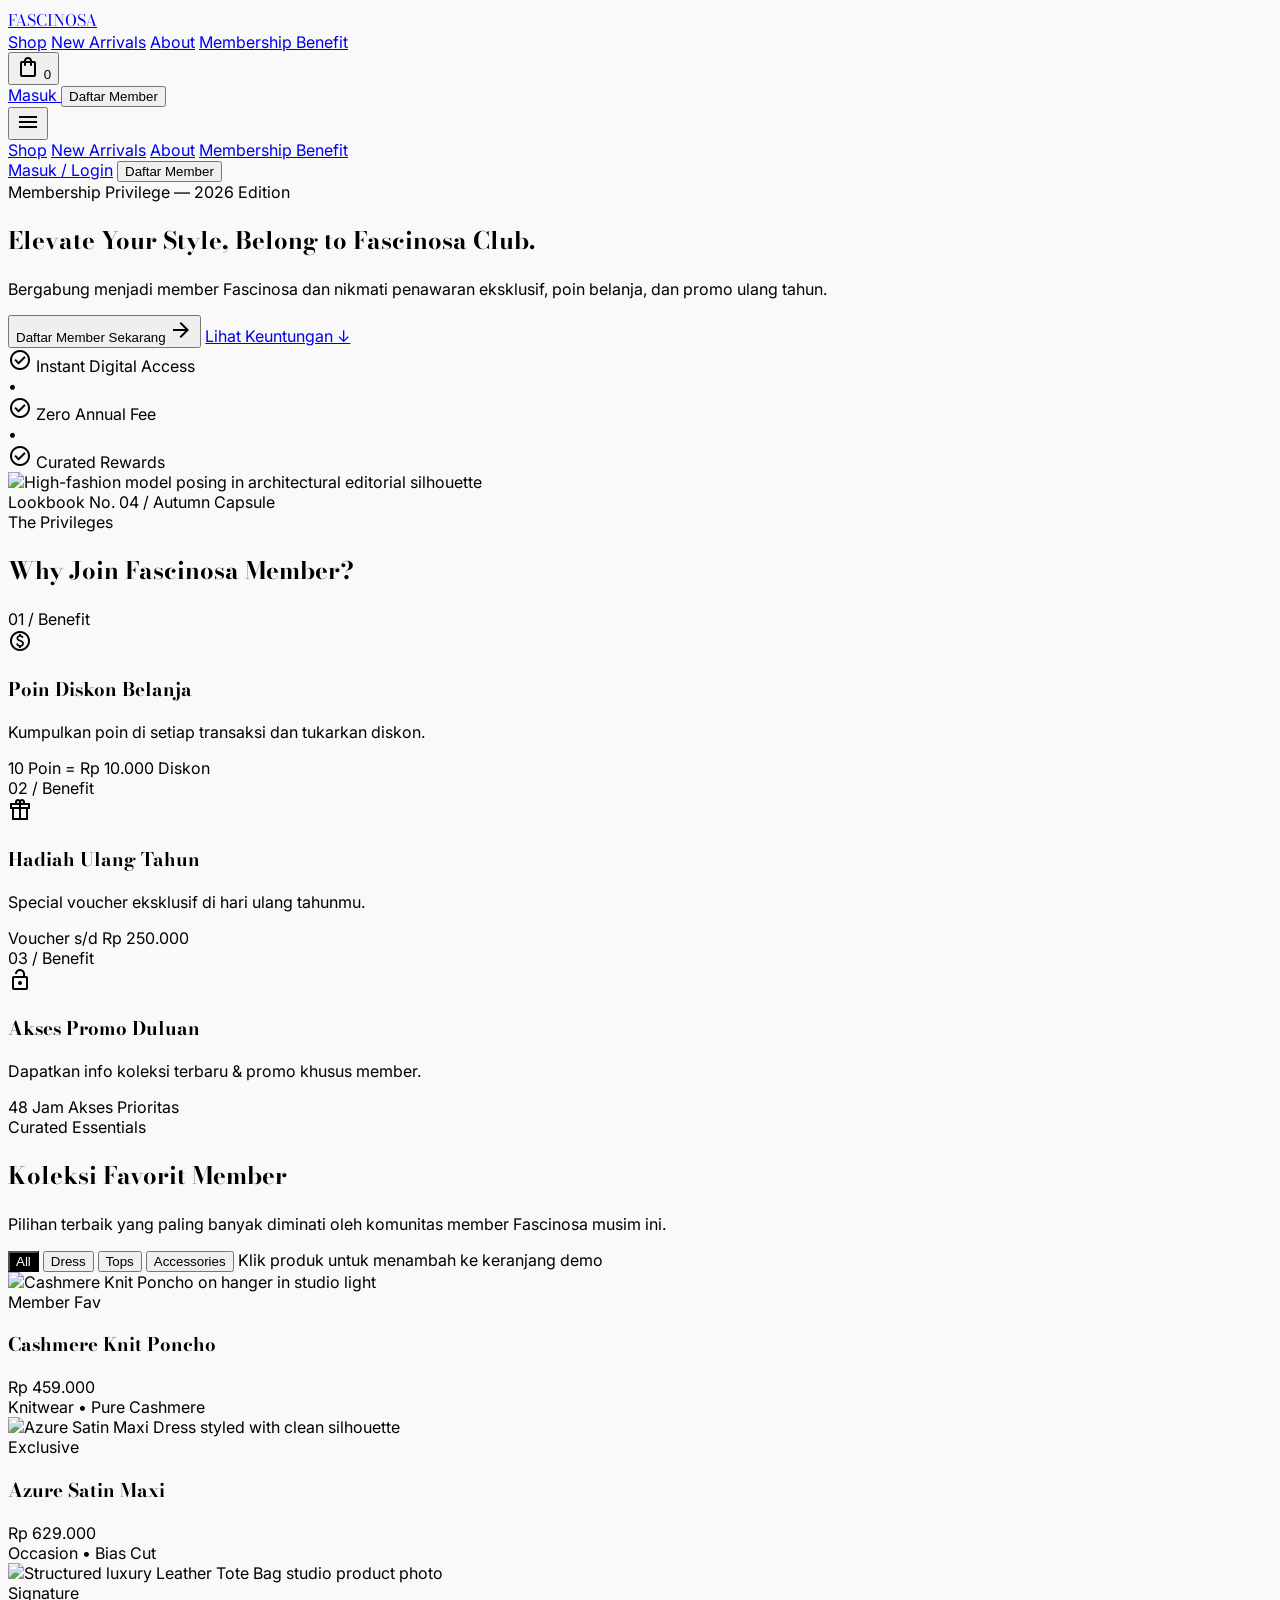
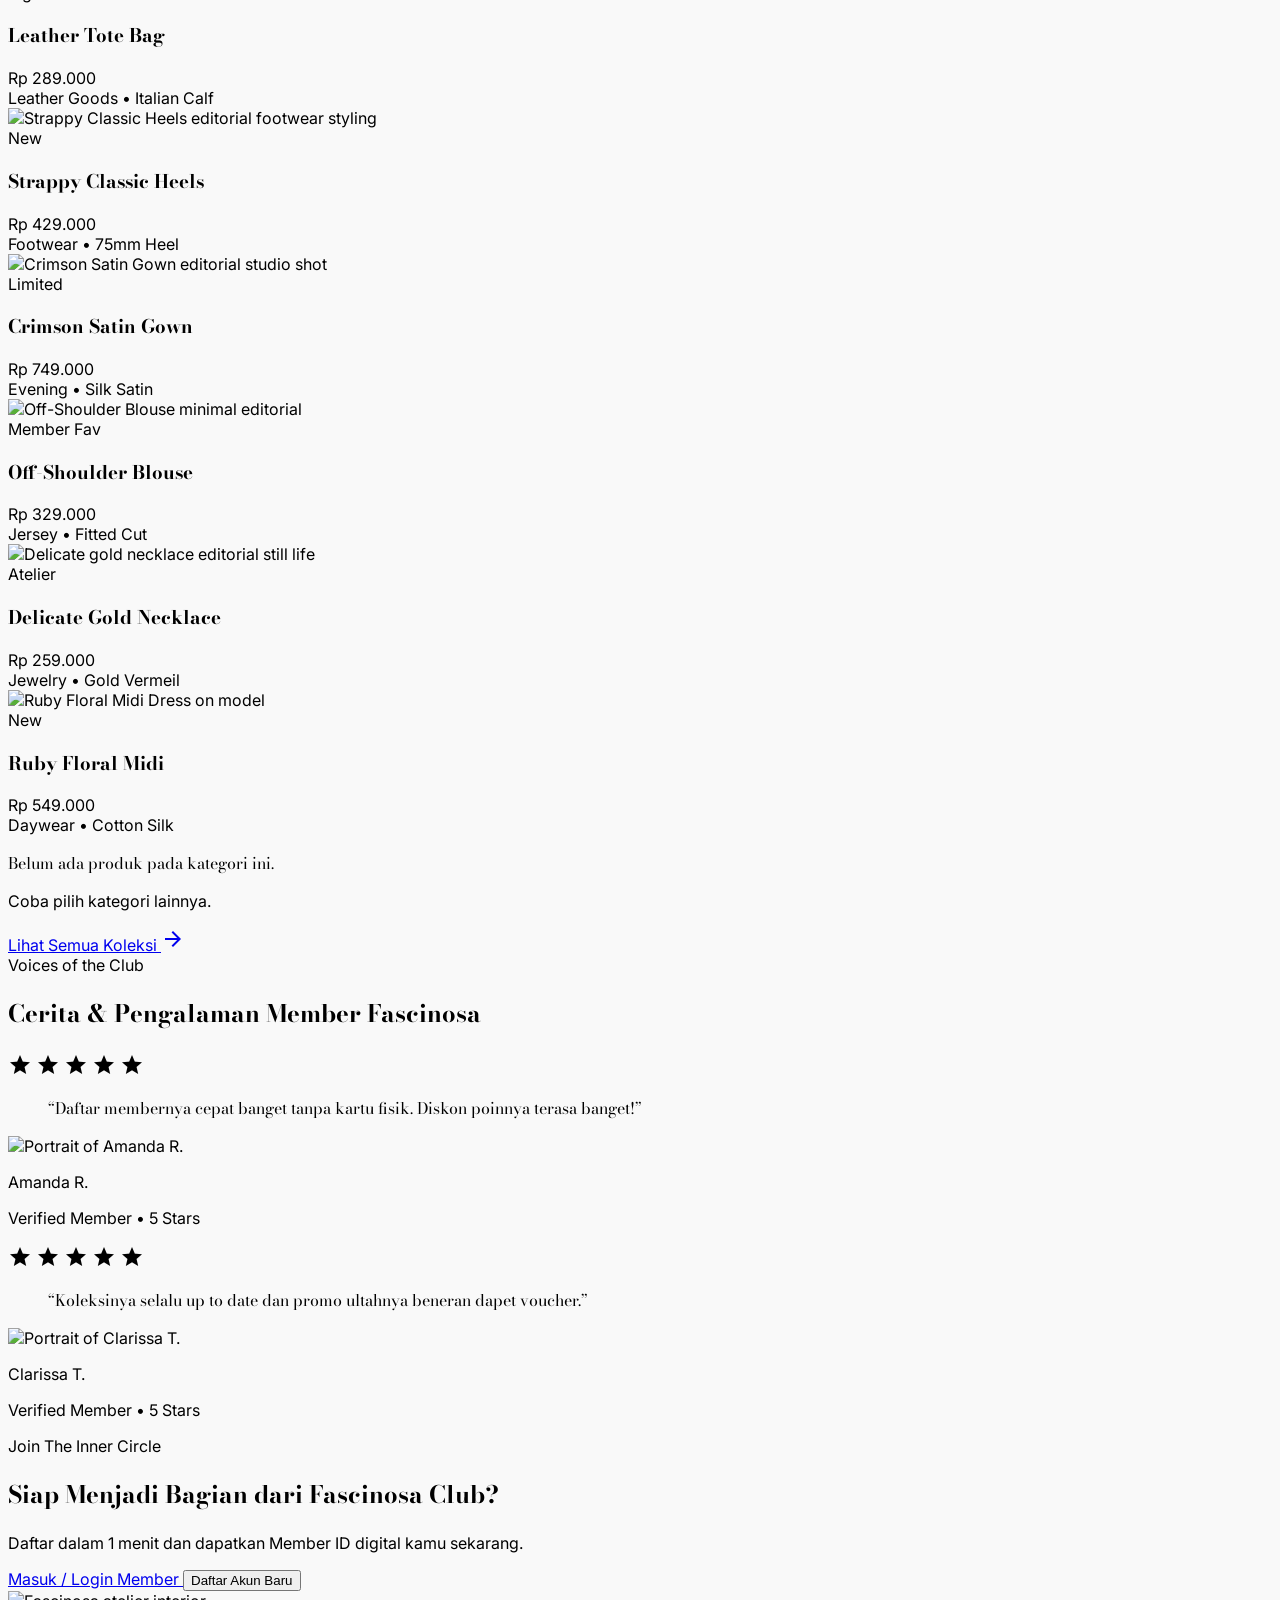
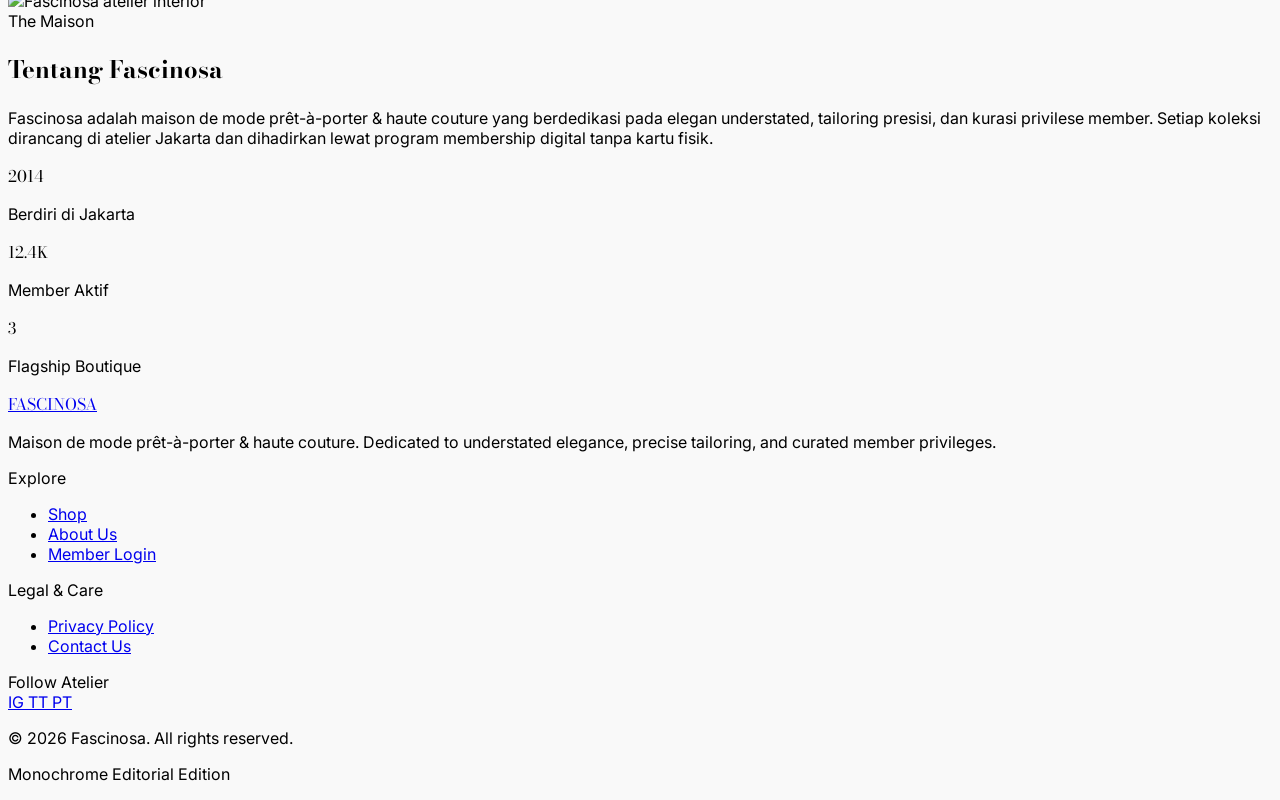
==== index.html @ 217c2e9f "first commit" ====
<!DOCTYPE html>
<html lang="id">
<head>
  <meta charset="utf-8" />
  <meta name="viewport" content="width=device-width, initial-scale=1.0" />
  <title>FASCINOSA — Haute Édition &amp; Membership</title>
  <meta name="description" content="Fascinosa — Maison de mode prêt-à-porter & haute couture. Bergabung menjadi member dan nikmati penawaran eksklusif, poin belanja, dan promo ulang tahun." />

  <link rel="preconnect" href="https://fonts.googleapis.com" />
  <link rel="preconnect" href="https://fonts.gstatic.com" crossorigin />
  <link href="https://fonts.googleapis.com/css2?family=Bodoni+Moda:ital,opsz,wght@0,6..96,400..800;1,6..96,400..700&family=Inter:wght@300;400;500;600&display=swap" rel="stylesheet" />
  <link href="https://fonts.googleapis.com/css2?family=Material+Symbols+Outlined:opsz,wght,FILL,GRAD@24,100..700,0..1,0" rel="stylesheet" />

  <script src="https://cdn.tailwindcss.com"></script>
  <script>
    tailwind.config = {
      theme: {
        extend: {
          colors: {
            brand: {
              black: '#000000',
              offwhite: '#F9F9F9',
              white: '#FFFFFF',
              surface: '#F4F4F4',
              border: '#E5E5E5',
              muted: '#737373',
              darkgray: '#171717'
            }
          },
          fontFamily: {
            serif: ['"Bodoni Moda"', 'serif'],
            sans: ['Inter', 'sans-serif']
          }
        }
      }
    }
  </script>
  <link rel="stylesheet" href="assets/css/custom.css" />
  <script>
    // Set state navbar sebelum render (muncul tanpa flicker)
    try {
      if (localStorage.getItem('isLoggedIn') === 'true' && localStorage.getItem('fascinosa_session')) {
        document.documentElement.classList.add('is-member');
      }
    } catch (e) { /* localStorage tidak tersedia */ }
  </script>
</head>

<body class="bg-[#F9F9F9] text-black" data-page="index">

  <!-- 1. NAVIGATION HEADER -->
  <header class="sticky top-0 z-50 bg-[#F9F9F9]/95 backdrop-blur-md border-b border-[#E5E5E5]">
    <div class="max-w-[1440px] mx-auto px-4 sm:px-6 md:px-12 h-20 flex items-center justify-between">
      <!-- Left: Logo -->
      <a href="index.html" class="font-editorial text-2xl md:text-3xl tracking-[0.22em] uppercase font-medium hover:opacity-80 transition-opacity">
        FASCINOSA
      </a>

      <!-- Center Links -->
      <nav class="hidden md:flex items-center gap-10">
        <a href="#shop" class="text-[12px] uppercase tracking-[0.18em] font-medium text-black/70 hover:text-black transition-colors">Shop</a>
        <a href="#new-arrivals" class="text-[12px] uppercase tracking-[0.18em] font-medium text-black/70 hover:text-black transition-colors">New Arrivals</a>
        <a href="#about" class="text-[12px] uppercase tracking-[0.18em] font-medium text-black/70 hover:text-black transition-colors">About</a>
        <a href="#privileges" class="text-[12px] uppercase tracking-[0.18em] font-medium text-black/70 hover:text-black transition-colors">Membership Benefit</a>
      </nav>

      <!-- Right: Actions -->
      <div class="flex items-center gap-3 sm:gap-4 md:gap-6">
        <button id="cartBtn" aria-label="Shopping Cart" class="relative text-black hover:opacity-70 transition-opacity p-1">
          <span class="material-symbols-outlined text-[23px]">shopping_bag</span>
          <span data-bind="cart-count" class="absolute -top-1 -right-1 w-4 h-4 bg-black text-white text-[9px] font-medium rounded-full flex items-center justify-center">0</span>
        </button>

        <!-- Jika BELUM login -->
        <div data-auth-visible="guest" class="flex items-center gap-3 md:gap-4">
          <a href="login.html" class="inline-flex items-center justify-center border border-black text-black text-[11px] uppercase tracking-[0.2em] font-medium px-3.5 py-2.5 sm:px-5 sm:py-3 hover:bg-black hover:text-white transition-all">
            Masuk
          </a>
          <button data-open-register class="hidden sm:inline-flex items-center justify-center bg-black text-white text-[11px] uppercase tracking-[0.2em] font-medium px-6 py-3 hover:bg-[#1f1f1f] transition-all">
            Daftar Member
          </button>
        </div>

        <!-- Jika SUDAH login -->
        <a data-auth-visible="member" href="member.html" class="hidden items-center gap-3 bg-black text-white text-[11px] uppercase tracking-[0.2em] font-medium px-3.5 py-2.5 sm:px-5 sm:py-3 hover:bg-[#1f1f1f] transition-all">
          <span>Member Area (<span data-bind="member-id">MB-001234</span>)</span>
          <span class="material-symbols-outlined text-[16px]">arrow_forward</span>
        </a>

        <!-- Mobile menu toggle -->
        <button id="mobileMenuBtn" aria-label="Buka menu" class="md:hidden p-1 text-black">
          <span class="material-symbols-outlined text-[26px]">menu</span>
        </button>
      </div>
    </div>

    <!-- Mobile Menu -->
    <div id="mobileMenu" class="hidden md:hidden border-t border-[#E5E5E5] bg-[#F9F9F9] px-6 py-5">
      <nav class="flex flex-col gap-4">
        <a href="#shop" class="text-[12px] uppercase tracking-[0.18em] font-medium text-black/70">Shop</a>
        <a href="#new-arrivals" class="text-[12px] uppercase tracking-[0.18em] font-medium text-black/70">New Arrivals</a>
        <a href="#about" class="text-[12px] uppercase tracking-[0.18em] font-medium text-black/70">About</a>
        <a href="#privileges" class="text-[12px] uppercase tracking-[0.18em] font-medium text-black/70">Membership Benefit</a>
        <div data-auth-visible="guest" class="flex flex-col gap-3 pt-3 border-t border-[#E5E5E5]">
          <a href="login.html" class="inline-flex items-center justify-center border border-black text-black text-[11px] uppercase tracking-[0.2em] font-medium px-6 py-3">Masuk / Login</a>
          <button data-open-register class="inline-flex items-center justify-center bg-black text-white text-[11px] uppercase tracking-[0.2em] font-medium px-6 py-3">Daftar Member</button>
        </div>
        <a data-auth-visible="member" href="member.html" class="hidden mt-3 inline-flex items-center justify-center bg-black text-white text-[11px] uppercase tracking-[0.2em] font-medium px-6 py-3">
          Member Area (<span data-bind="member-id">MB-001234</span>)
        </a>
      </nav>
    </div>
  </header>

  <main class="w-full">
    <!-- 2. HERO SECTION -->
    <section class="max-w-[1440px] mx-auto px-6 md:px-12 py-12 md:py-20 border-b border-[#E5E5E5]">
      <div class="grid grid-cols-1 lg:grid-cols-12 gap-12 lg:gap-16 items-center">
        <!-- Left Side: Copy & CTA -->
        <div class="lg:col-span-6 flex flex-col justify-center pr-0 lg:pr-6">
          <div class="flex items-center gap-3 mb-6">
            <span class="w-2 h-2 bg-black"></span>
            <span class="text-[11px] uppercase tracking-[0.28em] text-[#737373] font-medium">
              Membership Privilege — 2026 Edition
            </span>
          </div>
          <h1 class="font-editorial text-4xl sm:text-5xl lg:text-[62px] leading-[1.08] tracking-[-0.01em] font-normal mb-8">
            Elevate Your Style, Belong to Fascinosa Club.
          </h1>
          <p class="text-base md:text-lg text-[#525252] font-light leading-relaxed max-w-xl mb-10">
            Bergabung menjadi member Fascinosa dan nikmati penawaran eksklusif, poin belanja, dan promo ulang tahun.
          </p>

          <div class="flex flex-col sm:flex-row items-stretch sm:items-center gap-4 mb-10">
            <!-- CTA untuk tamu -->
            <button data-auth-visible="guest" data-open-register class="inline-flex items-center justify-center gap-4 bg-black text-white text-[12px] uppercase tracking-[0.22em] font-medium px-9 py-4 hover:bg-[#262626] transition-all group">
              <span>Daftar Member Sekarang</span>
              <span class="material-symbols-outlined text-[18px] group-hover:translate-x-1 transition-transform">arrow_forward</span>
            </button>
            <!-- CTA untuk member -->
            <a data-auth-visible="member" href="member.html" class="hidden inline-flex items-center justify-center gap-4 bg-black text-white text-[12px] uppercase tracking-[0.22em] font-medium px-9 py-4 hover:bg-[#262626] transition-all group">
              <span>Buka Member Area</span>
              <span class="material-symbols-outlined text-[18px] group-hover:translate-x-1 transition-transform">arrow_forward</span>
            </a>
            <a href="#privileges" class="inline-flex items-center justify-center text-[12px] uppercase tracking-[0.18em] text-black hover:text-[#737373] py-4 px-2 transition-colors">
              Lihat Keuntungan ↓
            </a>
          </div>

          <div class="pt-6 border-t border-[#E5E5E5] flex flex-wrap items-center gap-x-6 gap-y-2 text-[11px] uppercase tracking-[0.16em] text-[#737373]">
            <div class="flex items-center gap-2">
              <span class="material-symbols-outlined text-[16px] text-black">check_circle</span>
              <span>Instant Digital Access</span>
            </div>
            <span>•</span>
            <div class="flex items-center gap-2">
              <span class="material-symbols-outlined text-[16px] text-black">check_circle</span>
              <span>Zero Annual Fee</span>
            </div>
            <span>•</span>
            <div class="flex items-center gap-2">
              <span class="material-symbols-outlined text-[16px] text-black">check_circle</span>
              <span>Curated Rewards</span>
            </div>
          </div>
        </div>

        <!-- Right Side: High quality fashion model image -->
        <div class="lg:col-span-6">
          <div class="relative w-full aspect-[3/4] overflow-hidden bg-[#ECECEC] border border-[#E5E5E5] group shadow-sm">
            <img
              alt="High-fashion model posing in architectural editorial silhouette"
              class="w-full h-full object-cover object-center editorial-img"
              loading="eager"
              src="https://images.unsplash.com/photo-1539109136881-3be0616acf4b?w=1000&q=80&auto=format&fit=crop"
              onerror="this.onerror=null;this.src='https://www.gstatic.com/labs-code/stitch/stitch-placeholder-300x300.svg';" />
            <div class="absolute bottom-4 left-4 bg-white/95 backdrop-blur-sm px-4 py-2 border border-[#E5E5E5]">
              <span class="text-[10px] uppercase tracking-[0.22em] text-black font-medium">Lookbook No. 04 / Autumn Capsule</span>
            </div>
          </div>
        </div>
      </div>
    </section>

    <!-- 3. WHY JOIN FASCINOSA MEMBER? -->
    <section class="max-w-[1440px] mx-auto px-6 md:px-12 py-20 border-b border-[#E5E5E5]" id="privileges">
      <div class="text-center max-w-2xl mx-auto mb-16">
        <span class="text-[11px] uppercase tracking-[0.3em] text-[#737373] font-medium block mb-3">The Privileges</span>
        <h2 class="font-editorial text-3xl sm:text-4xl lg:text-[42px] leading-tight font-normal">Why Join Fascinosa Member?</h2>
        <div class="w-12 h-[1px] bg-black mx-auto mt-5"></div>
      </div>

      <div class="grid grid-cols-1 md:grid-cols-3 border border-[#E5E5E5] bg-white divide-y md:divide-y-0 md:divide-x divide-[#E5E5E5]">
        <!-- Card 1 -->
        <div class="p-8 lg:p-12 flex flex-col justify-between hover:bg-[#F9F9F9] transition-colors">
          <div>
            <div class="flex items-center justify-between mb-8">
              <span class="text-[11px] uppercase tracking-[0.2em] text-[#737373]">01 / Benefit</span>
              <div class="w-12 h-12 rounded-full border border-[#E5E5E5] flex items-center justify-center bg-white shadow-sm">
                <span class="material-symbols-outlined text-[22px] text-black">monetization_on</span>
              </div>
            </div>
            <h3 class="font-editorial text-2xl font-normal mb-3 text-black">Poin Diskon Belanja</h3>
            <p class="text-[14px] text-[#525252] leading-relaxed font-light mb-8">Kumpulkan poin di setiap transaksi dan tukarkan diskon.</p>
          </div>
          <div>
            <span class="inline-block bg-[#F4F4F4] border border-[#E5E5E5] px-3.5 py-1.5 text-[11px] uppercase tracking-[0.16em] text-black font-medium">10 Poin = Rp 10.000 Diskon</span>
          </div>
        </div>

        <!-- Card 2 -->
        <div class="p-8 lg:p-12 flex flex-col justify-between hover:bg-[#F9F9F9] transition-colors">
          <div>
            <div class="flex items-center justify-between mb-8">
              <span class="text-[11px] uppercase tracking-[0.2em] text-[#737373]">02 / Benefit</span>
              <div class="w-12 h-12 rounded-full border border-[#E5E5E5] flex items-center justify-center bg-white shadow-sm">
                <span class="material-symbols-outlined text-[22px] text-black">featured_seasonal_and_gifts</span>
              </div>
            </div>
            <h3 class="font-editorial text-2xl font-normal mb-3 text-black">Hadiah Ulang Tahun</h3>
            <p class="text-[14px] text-[#525252] leading-relaxed font-light mb-8">Special voucher eksklusif di hari ulang tahunmu.</p>
          </div>
          <div>
            <span class="inline-block bg-[#F4F4F4] border border-[#E5E5E5] px-3.5 py-1.5 text-[11px] uppercase tracking-[0.16em] text-black font-medium">Voucher s/d Rp 250.000</span>
          </div>
        </div>

        <!-- Card 3 -->
        <div class="p-8 lg:p-12 flex flex-col justify-between hover:bg-[#F9F9F9] transition-colors">
          <div>
            <div class="flex items-center justify-between mb-8">
              <span class="text-[11px] uppercase tracking-[0.2em] text-[#737373]">03 / Benefit</span>
              <div class="w-12 h-12 rounded-full border border-[#E5E5E5] flex items-center justify-center bg-white shadow-sm">
                <span class="material-symbols-outlined text-[22px] text-black">lock_open</span>
              </div>
            </div>
            <h3 class="font-editorial text-2xl font-normal mb-3 text-black">Akses Promo Duluan</h3>
            <p class="text-[14px] text-[#525252] leading-relaxed font-light mb-8">Dapatkan info koleksi terbaru &amp; promo khusus member.</p>
          </div>
          <div>
            <span class="inline-block bg-[#F4F4F4] border border-[#E5E5E5] px-3.5 py-1.5 text-[11px] uppercase tracking-[0.16em] text-black font-medium">48 Jam Akses Prioritas</span>
          </div>
        </div>
      </div>
    </section>

    <!-- 4. KOLEKSI FAVORIT MEMBER (dengan filter tab) -->
    <section class="max-w-[1440px] mx-auto px-6 md:px-12 py-20 border-b border-[#E5E5E5]" id="shop">
      <div class="flex flex-col md:flex-row md:items-end justify-between mb-8 gap-6">
        <div>
          <span class="text-[11px] uppercase tracking-[0.3em] text-[#737373] font-medium block mb-2">Curated Essentials</span>
          <h2 class="font-editorial text-3xl sm:text-4xl lg:text-[42px] font-normal leading-tight">Koleksi Favorit Member</h2>
        </div>
        <p class="text-[14px] text-[#525252] max-w-md font-light leading-relaxed">
          Pilihan terbaik yang paling banyak diminati oleh komunitas member Fascinosa musim ini.
        </p>
      </div>

      <!-- Filter Tabs -->
      <div id="filterTabs" class="flex flex-wrap items-center gap-3 mb-10">
        <button data-filter="all" class="filter-tab is-active border border-black px-5 py-2.5 text-[11px] uppercase tracking-[0.18em] font-medium">All</button>
        <button data-filter="dress" class="filter-tab border border-[#E5E5E5] px-5 py-2.5 text-[11px] uppercase tracking-[0.18em] font-medium text-black/70 hover:border-black hover:text-black transition-colors">Dress</button>
        <button data-filter="tops" class="filter-tab border border-[#E5E5E5] px-5 py-2.5 text-[11px] uppercase tracking-[0.18em] font-medium text-black/70 hover:border-black hover:text-black transition-colors">Tops</button>
        <button data-filter="accessories" class="filter-tab border border-[#E5E5E5] px-5 py-2.5 text-[11px] uppercase tracking-[0.18em] font-medium text-black/70 hover:border-black hover:text-black transition-colors">Accessories</button>
        <span class="ml-auto text-[11px] uppercase tracking-[0.16em] text-[#737373]">Klik produk untuk menambah ke keranjang demo</span>
      </div>

      <!-- Product Grid -->
      <div class="grid grid-cols-1 sm:grid-cols-2 lg:grid-cols-4 gap-8">
        <!-- Product 1 : Tops -->
        <article class="product-card group flex flex-col cursor-pointer" data-category="tops" data-name="Cashmere Knit Poncho">
          <div class="relative aspect-[3/4] overflow-hidden bg-[#ECECEC] border border-[#E5E5E5] mb-4">
            <img alt="Cashmere Knit Poncho on hanger in studio light" class="w-full h-full object-cover object-center editorial-img" loading="lazy"
              src="https://images.unsplash.com/photo-1434389677669-e08b4cac3105?w=800&q=80&auto=format&fit=crop"
              onerror="this.onerror=null;this.src='https://www.gstatic.com/labs-code/stitch/stitch-placeholder-300x300.svg';" />
            <div class="absolute top-3 left-3 bg-white px-2.5 py-1 border border-[#E5E5E5]">
              <span class="text-[10px] uppercase tracking-[0.2em] font-medium text-black">Member Fav</span>
            </div>
          </div>
          <div class="flex justify-between items-baseline pt-1">
            <h3 class="font-editorial text-lg font-normal text-black group-hover:opacity-70 transition-opacity">Cashmere Knit Poncho</h3>
            <span class="text-[14px] font-medium text-black">Rp 459.000</span>
          </div>
          <span class="text-[11px] uppercase tracking-[0.16em] text-[#737373] mt-1">Knitwear • Pure Cashmere</span>
        </article>

        <!-- Product 2 : Dress -->
        <article class="product-card group flex flex-col cursor-pointer" data-category="dress" data-name="Azure Satin Maxi">
          <div class="relative aspect-[3/4] overflow-hidden bg-[#ECECEC] border border-[#E5E5E5] mb-4">
            <img alt="Azure Satin Maxi Dress styled with clean silhouette" class="w-full h-full object-cover object-center editorial-img" loading="lazy"
              src="https://images.unsplash.com/photo-1539109136881-3be0616acf4b?q=80&w=800"
              onerror="this.onerror=null;this.src='https://www.gstatic.com/labs-code/stitch/stitch-placeholder-300x300.svg';" />
            <div class="absolute top-3 left-3 bg-white px-2.5 py-1 border border-[#E5E5E5]">
              <span class="text-[10px] uppercase tracking-[0.2em] font-medium text-black">Exclusive</span>
            </div>
          </div>
          <div class="flex justify-between items-baseline pt-1">
            <h3 class="font-editorial text-lg font-normal text-black group-hover:opacity-70 transition-opacity">Azure Satin Maxi</h3>
            <span class="text-[14px] font-medium text-black">Rp 629.000</span>
          </div>
          <span class="text-[11px] uppercase tracking-[0.16em] text-[#737373] mt-1">Occasion • Bias Cut</span>
        </article>

        <!-- Product 3 : Accessories -->
        <article class="product-card group flex flex-col cursor-pointer" data-category="accessories" data-name="Leather Tote Bag">
          <div class="relative aspect-[3/4] overflow-hidden bg-[#ECECEC] border border-[#E5E5E5] mb-4">
            <img alt="Structured luxury Leather Tote Bag studio product photo" class="w-full h-full object-cover object-center editorial-img" loading="lazy"
              src="https://images.unsplash.com/photo-1584917865442-de89df76afd3?w=800&q=80&auto=format&fit=crop"
              onerror="this.onerror=null;this.src='https://www.gstatic.com/labs-code/stitch/stitch-placeholder-300x300.svg';" />
            <div class="absolute top-3 left-3 bg-white px-2.5 py-1 border border-[#E5E5E5]">
              <span class="text-[10px] uppercase tracking-[0.2em] font-medium text-black">Signature</span>
            </div>
          </div>
          <div class="flex justify-between items-baseline pt-1">
            <h3 class="font-editorial text-lg font-normal text-black group-hover:opacity-70 transition-opacity">Leather Tote Bag</h3>
            <span class="text-[14px] font-medium text-black">Rp 289.000</span>
          </div>
          <span class="text-[11px] uppercase tracking-[0.16em] text-[#737373] mt-1">Leather Goods • Italian Calf</span>
        </article>

        <!-- Product 4 : Accessories -->
        <article class="product-card group flex flex-col cursor-pointer" data-category="accessories" data-name="Strappy Classic Heels">
          <div class="relative aspect-[3/4] overflow-hidden bg-[#ECECEC] border border-[#E5E5E5] mb-4">
            <img alt="Strappy Classic Heels editorial footwear styling" class="w-full h-full object-cover object-center editorial-img" loading="lazy"
              src="https://images.unsplash.com/photo-1543163521-1bf539c55dd2?w=800&q=80&auto=format&fit=crop"
              onerror="this.onerror=null;this.src='https://www.gstatic.com/labs-code/stitch/stitch-placeholder-300x300.svg';" />
            <div class="absolute top-3 left-3 bg-white px-2.5 py-1 border border-[#E5E5E5]">
              <span class="text-[10px] uppercase tracking-[0.2em] font-medium text-black">New</span>
            </div>
          </div>
          <div class="flex justify-between items-baseline pt-1">
            <h3 class="font-editorial text-lg font-normal text-black group-hover:opacity-70 transition-opacity">Strappy Classic Heels</h3>
            <span class="text-[14px] font-medium text-black">Rp 429.000</span>
          </div>
          <span class="text-[11px] uppercase tracking-[0.16em] text-[#737373] mt-1">Footwear • 75mm Heel</span>
        </article>

        <!-- Product 5 : Dress -->
        <article class="product-card group flex flex-col cursor-pointer" data-category="dress" data-name="Crimson Satin Gown">
          <div class="relative aspect-[3/4] overflow-hidden bg-[#ECECEC] border border-[#E5E5E5] mb-4">
            <img alt="Crimson Satin Gown editorial studio shot" class="w-full h-full object-cover object-center editorial-img" loading="lazy"
              src="https://images.unsplash.com/photo-1595777457583-95e059d581b8?w=800&q=80&auto=format&fit=crop"
              onerror="this.onerror=null;this.src='https://www.gstatic.com/labs-code/stitch/stitch-placeholder-300x300.svg';" />
            <div class="absolute top-3 left-3 bg-white px-2.5 py-1 border border-[#E5E5E5]">
              <span class="text-[10px] uppercase tracking-[0.2em] font-medium text-black">Limited</span>
            </div>
          </div>
          <div class="flex justify-between items-baseline pt-1">
            <h3 class="font-editorial text-lg font-normal text-black group-hover:opacity-70 transition-opacity">Crimson Satin Gown</h3>
            <span class="text-[14px] font-medium text-black">Rp 749.000</span>
          </div>
          <span class="text-[11px] uppercase tracking-[0.16em] text-[#737373] mt-1">Evening • Silk Satin</span>
        </article>

        <!-- Product 6 : Tops -->
        <article class="product-card group flex flex-col cursor-pointer" data-category="tops" data-name="Off-Shoulder Blouse">
          <div class="relative aspect-[3/4] overflow-hidden bg-[#ECECEC] border border-[#E5E5E5] mb-4">
            <img alt="Off-Shoulder Blouse minimal editorial" class="w-full h-full object-cover object-center editorial-img" loading="lazy"
              src="https://images.unsplash.com/photo-1583391733956-3750e0ff4e8b?q=80&w=800"
              onerror="this.onerror=null;this.src='https://www.gstatic.com/labs-code/stitch/stitch-placeholder-300x300.svg';" />
            <div class="absolute top-3 left-3 bg-white px-2.5 py-1 border border-[#E5E5E5]">
              <span class="text-[10px] uppercase tracking-[0.2em] font-medium text-black">Member Fav</span>
            </div>
          </div>
          <div class="flex justify-between items-baseline pt-1">
            <h3 class="font-editorial text-lg font-normal text-black group-hover:opacity-70 transition-opacity">Off-Shoulder Blouse</h3>
            <span class="text-[14px] font-medium text-black">Rp 329.000</span>
          </div>
          <span class="text-[11px] uppercase tracking-[0.16em] text-[#737373] mt-1">Jersey • Fitted Cut</span>
        </article>

        <!-- Product 7 : Accessories -->
        <article class="product-card group flex flex-col cursor-pointer" data-category="accessories" data-name="Delicate Gold Necklace">
          <div class="relative aspect-[3/4] overflow-hidden bg-[#ECECEC] border border-[#E5E5E5] mb-4">
            <img alt="Delicate gold necklace editorial still life" class="w-full h-full object-cover object-center editorial-img" loading="lazy"
              src="https://images.unsplash.com/photo-1509631179647-0177331693ae?q=80&w=800"
              onerror="this.onerror=null;this.src='https://www.gstatic.com/labs-code/stitch/stitch-placeholder-300x300.svg';" />
            <div class="absolute top-3 left-3 bg-white px-2.5 py-1 border border-[#E5E5E5]">
              <span class="text-[10px] uppercase tracking-[0.2em] font-medium text-black">Atelier</span>
            </div>
          </div>
          <div class="flex justify-between items-baseline pt-1">
            <h3 class="font-editorial text-lg font-normal text-black group-hover:opacity-70 transition-opacity">Delicate Gold Necklace</h3>
            <span class="text-[14px] font-medium text-black">Rp 259.000</span>
          </div>
          <span class="text-[11px] uppercase tracking-[0.16em] text-[#737373] mt-1">Jewelry • Gold Vermeil</span>
        </article>

        <!-- Product 8 : Dress -->
        <article class="product-card group flex flex-col cursor-pointer" data-category="dress" data-name="Ruby Floral Midi">
          <div class="relative aspect-[3/4] overflow-hidden bg-[#ECECEC] border border-[#E5E5E5] mb-4">
            <img alt="Ruby Floral Midi Dress on model" class="w-full h-full object-cover object-center editorial-img" loading="lazy"
              src="https://images.unsplash.com/photo-1572804013309-59a88b7e92f1?w=800&q=80&auto=format&fit=crop"
              onerror="this.onerror=null;this.src='https://www.gstatic.com/labs-code/stitch/stitch-placeholder-300x300.svg';" />
            <div class="absolute top-3 left-3 bg-white px-2.5 py-1 border border-[#E5E5E5]">
              <span class="text-[10px] uppercase tracking-[0.2em] font-medium text-black">New</span>
            </div>
          </div>
          <div class="flex justify-between items-baseline pt-1">
            <h3 class="font-editorial text-lg font-normal text-black group-hover:opacity-70 transition-opacity">Ruby Floral Midi</h3>
            <span class="text-[14px] font-medium text-black">Rp 549.000</span>
          </div>
          <span class="text-[11px] uppercase tracking-[0.16em] text-[#737373] mt-1">Daywear • Cotton Silk</span>
        </article>
      </div>

      <!-- Empty filter state -->
      <div id="emptyFilter" class="hidden mt-12 text-center py-12 border border-dashed border-[#E5E5E5] bg-white">
        <p class="font-editorial text-xl text-black">Belum ada produk pada kategori ini.</p>
        <p class="text-[13px] text-[#737373] mt-2">Coba pilih kategori lainnya.</p>
      </div>

      <!-- Bottom CTA Button -->
      <div class="mt-16 flex justify-center">
        <a href="#shop" data-demo="Katalog lengkap akan tersedia pada versi produksi." class="inline-flex items-center gap-3 border border-black px-10 py-4 text-[12px] uppercase tracking-[0.24em] font-medium text-black hover:bg-black hover:text-white transition-all group">
          <span>Lihat Semua Koleksi</span>
          <span class="material-symbols-outlined text-[18px] group-hover:translate-x-1 transition-transform">arrow_forward</span>
        </a>
      </div>
    </section>

    <!-- 5. CUSTOMER TESTIMONIAL -->
    <section class="max-w-[1440px] mx-auto px-6 md:px-12 py-20 border-b border-[#E5E5E5]" id="new-arrivals">
      <div class="text-center max-w-2xl mx-auto mb-16">
        <span class="text-[11px] uppercase tracking-[0.3em] text-[#737373] font-medium block mb-3">Voices of the Club</span>
        <h2 class="font-editorial text-3xl sm:text-4xl lg:text-[42px] font-normal leading-tight">Cerita &amp; Pengalaman Member Fascinosa</h2>
        <div class="w-12 h-[1px] bg-black mx-auto mt-5"></div>
      </div>

      <div class="grid grid-cols-1 md:grid-cols-2 border border-[#E5E5E5] bg-white divide-y md:divide-y-0 md:divide-x divide-[#E5E5E5]">
        <!-- Left Testimonial -->
        <div class="p-8 md:p-12 lg:p-14 flex flex-col justify-between hover:bg-[#F9F9F9] transition-colors">
          <div>
            <div class="flex items-center gap-1.5 text-black mb-6">
              <span class="material-symbols-outlined text-[18px]" style="font-variation-settings: 'FILL' 1;">star</span>
              <span class="material-symbols-outlined text-[18px]" style="font-variation-settings: 'FILL' 1;">star</span>
              <span class="material-symbols-outlined text-[18px]" style="font-variation-settings: 'FILL' 1;">star</span>
              <span class="material-symbols-outlined text-[18px]" style="font-variation-settings: 'FILL' 1;">star</span>
              <span class="material-symbols-outlined text-[18px]" style="font-variation-settings: 'FILL' 1;">star</span>
            </div>
            <blockquote class="font-editorial text-xl sm:text-2xl text-black leading-snug font-normal mb-8">
              “Daftar membernya cepat banget tanpa kartu fisik. Diskon poinnya terasa banget!”
            </blockquote>
          </div>
          <div class="flex items-center gap-4 pt-6 border-t border-[#E5E5E5]">
            <img alt="Portrait of Amanda R." class="w-12 h-12 rounded-full object-cover object-center border border-[#E5E5E5]"
              src="https://images.unsplash.com/photo-1526510747491-58f928ec870f?w=160&h=160&q=80&auto=format&fit=crop"
              onerror="this.onerror=null;this.src='https://www.gstatic.com/labs-code/stitch/stitch-placeholder-300x300.svg';" />
            <div>
              <p class="text-[14px] font-medium text-black">Amanda R.</p>
              <p class="text-[11px] uppercase tracking-[0.16em] text-[#737373]">Verified Member • 5 Stars</p>
            </div>
          </div>
        </div>

        <!-- Right Testimonial -->
        <div class="p-8 md:p-12 lg:p-14 flex flex-col justify-between hover:bg-[#F9F9F9] transition-colors">
          <div>
            <div class="flex items-center gap-1.5 text-black mb-6">
              <span class="material-symbols-outlined text-[18px]" style="font-variation-settings: 'FILL' 1;">star</span>
              <span class="material-symbols-outlined text-[18px]" style="font-variation-settings: 'FILL' 1;">star</span>
              <span class="material-symbols-outlined text-[18px]" style="font-variation-settings: 'FILL' 1;">star</span>
              <span class="material-symbols-outlined text-[18px]" style="font-variation-settings: 'FILL' 1;">star</span>
              <span class="material-symbols-outlined text-[18px]" style="font-variation-settings: 'FILL' 1;">star</span>
            </div>
            <blockquote class="font-editorial text-xl sm:text-2xl text-black leading-snug font-normal mb-8">
              “Koleksinya selalu up to date dan promo ultahnya beneran dapet voucher.”
            </blockquote>
          </div>
          <div class="flex items-center gap-4 pt-6 border-t border-[#E5E5E5]">
            <img alt="Portrait of Clarissa T." class="w-12 h-12 rounded-full object-cover object-center border border-[#E5E5E5]"
              src="https://images.unsplash.com/photo-1469334031218-e382a71b716b?w=120&h=120&q=80&auto=format&fit=crop"
              onerror="this.onerror=null;this.src='https://www.gstatic.com/labs-code/stitch/stitch-placeholder-300x300.svg';" />
            <div>
              <p class="text-[14px] font-medium text-black">Clarissa T.</p>
              <p class="text-[11px] uppercase tracking-[0.16em] text-[#737373]">Verified Member • 5 Stars</p>
            </div>
          </div>
        </div>
      </div>
    </section>

    <!-- 6. BANNER CTA MEMBERSHIP -->
    <section class="max-w-[1440px] mx-auto px-6 md:px-12 py-20 border-b border-[#E5E5E5]" id="membership-cta">
      <div class="bg-black text-white p-10 md:p-16 lg:p-20 relative overflow-hidden">
        <div class="absolute -right-24 -bottom-24 w-96 h-96 rounded-full border border-white/10 pointer-events-none"></div>
        <div class="relative z-10 grid grid-cols-1 lg:grid-cols-12 gap-10 items-center">
          <!-- Left Text -->
          <div class="lg:col-span-7">
            <span class="text-[11px] uppercase tracking-[0.3em] text-[#A3A3A3] font-medium block mb-4">Join The Inner Circle</span>
            <h2 class="font-editorial text-3xl sm:text-4xl lg:text-5xl font-normal leading-[1.15] mb-5">Siap Menjadi Bagian dari Fascinosa Club?</h2>
            <p class="text-[15px] sm:text-[16px] text-[#A3A3A3] font-light leading-relaxed max-w-xl">
              Daftar dalam 1 menit dan dapatkan Member ID digital kamu sekarang.
            </p>
          </div>

          <!-- Right Buttons -->
          <div class="lg:col-span-5 flex flex-col sm:flex-row lg:flex-col xl:flex-row items-stretch gap-4 justify-end">
            <!-- Guest -->
            <a data-auth-visible="guest" href="login.html" class="inline-flex items-center justify-center border border-white text-white text-[12px] uppercase tracking-[0.2em] font-medium px-8 py-4 hover:bg-white hover:text-black transition-all">
              Masuk / Login Member
            </a>
            <button data-auth-visible="guest" data-open-register class="inline-flex items-center justify-center bg-white text-black text-[12px] uppercase tracking-[0.2em] font-medium px-8 py-4 hover:bg-[#E5E5E5] transition-all">
              Daftar Akun Baru
            </button>
            <!-- Member -->
            <a data-auth-visible="member" href="member.html" class="hidden inline-flex items-center justify-center bg-white text-black text-[12px] uppercase tracking-[0.2em] font-medium px-8 py-4 hover:bg-[#E5E5E5] transition-all">
              Buka Member Area
            </a>
          </div>
        </div>
      </div>
    </section>

    <!-- 7. ABOUT (ringkas) -->
    <section class="max-w-[1440px] mx-auto px-6 md:px-12 py-20 border-b border-[#E5E5E5]" id="about">
      <div class="grid grid-cols-1 lg:grid-cols-12 gap-12 items-center">
        <div class="lg:col-span-5">
          <div class="relative w-full aspect-[4/3] overflow-hidden bg-[#ECECEC] border border-[#E5E5E5] group">
            <img alt="Fascinosa atelier interior" class="w-full h-full object-cover editorial-img" loading="lazy"
              src="https://images.unsplash.com/photo-1441984904996-e0b6ba687e04?w=900&q=80&auto=format&fit=crop"
              onerror="this.onerror=null;this.src='https://www.gstatic.com/labs-code/stitch/stitch-placeholder-300x300.svg';" />
          </div>
        </div>
        <div class="lg:col-span-7">
          <span class="text-[11px] uppercase tracking-[0.3em] text-[#737373] font-medium block mb-4">The Maison</span>
          <h2 class="font-editorial text-3xl sm:text-4xl lg:text-[42px] font-normal leading-tight mb-6">Tentang Fascinosa</h2>
          <p class="text-[15px] text-[#525252] font-light leading-relaxed mb-5 max-w-2xl">
            Fascinosa adalah maison de mode prêt-à-porter &amp; haute couture yang berdedikasi pada elegan understated,
            tailoring presisi, dan kurasi privilese member. Setiap koleksi dirancang di atelier Jakarta dan
            dihadirkan lewat program membership digital tanpa kartu fisik.
          </p>
          <div class="grid grid-cols-2 sm:grid-cols-3 gap-6 pt-6 border-t border-[#E5E5E5]">
            <div>
              <p class="font-editorial text-3xl">2014</p>
              <p class="text-[11px] uppercase tracking-[0.16em] text-[#737373] mt-1">Berdiri di Jakarta</p>
            </div>
            <div>
              <p class="font-editorial text-3xl">12.4K</p>
              <p class="text-[11px] uppercase tracking-[0.16em] text-[#737373] mt-1">Member Aktif</p>
            </div>
            <div>
              <p class="font-editorial text-3xl">3</p>
              <p class="text-[11px] uppercase tracking-[0.16em] text-[#737373] mt-1">Flagship Boutique</p>
            </div>
          </div>
        </div>
      </div>
    </section>
  </main>

  <!-- 8. FOOTER -->
  <footer class="bg-white" id="contact">
    <div class="max-w-[1440px] mx-auto px-6 md:px-12 py-16">
      <div class="grid grid-cols-1 md:grid-cols-12 gap-12 pb-16 border-b border-[#E5E5E5]">
        <div class="md:col-span-5">
          <a href="index.html" class="font-editorial text-2xl tracking-[0.22em] uppercase font-medium block mb-4">FASCINOSA</a>
          <p class="text-[13px] text-[#737373] font-light max-w-sm leading-relaxed">
            Maison de mode prêt-à-porter &amp; haute couture. Dedicated to understated elegance, precise tailoring, and curated member privileges.
          </p>
        </div>

        <div class="md:col-span-4 flex items-start gap-12 sm:gap-16">
          <div>
            <span class="text-[10px] uppercase tracking-[0.24em] text-[#737373] block mb-4 font-medium">Explore</span>
            <ul class="space-y-3">
              <li><a class="text-[13px] text-black hover:text-[#737373] transition-colors" href="#shop">Shop</a></li>
              <li><a class="text-[13px] text-black hover:text-[#737373] transition-colors" href="#about">About Us</a></li>
              <li><a class="text-[13px] text-black hover:text-[#737373] transition-colors" href="login.html">Member Login</a></li>
            </ul>
          </div>
          <div>
            <span class="text-[10px] uppercase tracking-[0.24em] text-[#737373] block mb-4 font-medium">Legal &amp; Care</span>
            <ul class="space-y-3">
              <li><a class="text-[13px] text-black hover:text-[#737373] transition-colors" href="#" data-demo="Halaman Privacy Policy belum tersedia pada demo ini.">Privacy Policy</a></li>
              <li><a class="text-[13px] text-black hover:text-[#737373] transition-colors" href="#" data-demo="Concierge kami akan menghubungi kamu (demo).">Contact Us</a></li>
            </ul>
          </div>
        </div>

        <div class="md:col-span-3 flex flex-col md:items-end">
          <span class="text-[10px] uppercase tracking-[0.24em] text-[#737373] block mb-4 font-medium">Follow Atelier</span>
          <div class="flex items-center gap-4 text-black">
            <a href="#" aria-label="Instagram" data-demo="Instagram Fascinosa (demo)" class="w-9 h-9 rounded-full border border-[#E5E5E5] flex items-center justify-center hover:bg-black hover:text-white hover:border-black transition-all">
              <span class="text-[11px] font-semibold tracking-tighter">IG</span>
            </a>
            <a href="#" aria-label="TikTok" data-demo="TikTok Fascinosa (demo)" class="w-9 h-9 rounded-full border border-[#E5E5E5] flex items-center justify-center hover:bg-black hover:text-white hover:border-black transition-all">
              <span class="text-[11px] font-semibold tracking-tighter">TT</span>
            </a>
            <a href="#" aria-label="Pinterest" data-demo="Pinterest Fascinosa (demo)" class="w-9 h-9 rounded-full border border-[#E5E5E5] flex items-center justify-center hover:bg-black hover:text-white hover:border-black transition-all">
              <span class="text-[11px] font-semibold tracking-tighter">PT</span>
            </a>
          </div>
        </div>
      </div>

      <div class="pt-8 flex flex-col sm:flex-row items-center justify-between gap-4 text-[12px] text-[#737373]">
        <p>© 2026 Fascinosa. All rights reserved.</p>
        <p class="text-[11px] uppercase tracking-[0.2em]">Monochrome Editorial Edition</p>
      </div>
    </div>
  </footer>

  <!-- 9. MODAL REGISTRASI DUMMY -->
  <div class="modal-overlay" id="registerModal" aria-hidden="true" role="dialog" aria-modal="true" aria-labelledby="registerTitle">
    <div class="absolute inset-0 bg-black/60 backdrop-blur-sm" data-close-modal></div>
    <div class="relative z-10 min-h-full flex items-center justify-center p-4">
      <div class="modal-panel modal-scroll w-full max-w-[440px] bg-white border border-[#E5E5E5] shadow-2xl">
        <!-- Header -->
        <div class="flex items-start justify-between px-7 pt-7 pb-5 border-b border-[#E5E5E5]">
          <div>
            <span class="text-[10px] uppercase tracking-[0.28em] text-[#737373] block mb-2">Membership Registration</span>
            <h3 id="registerTitle" class="font-editorial text-2xl text-black">Daftar Member Fascinosa</h3>
          </div>
          <button data-close-modal aria-label="Tutup" class="text-[#737373] hover:text-black transition-colors p-1 -mt-1 -mr-1">
            <span class="material-symbols-outlined text-[22px]">close</span>
          </button>
        </div>

        <!-- Form -->
        <form id="registerForm" class="px-7 py-6 space-y-4" novalidate>
          <div>
            <label for="regName" class="block text-[10px] uppercase tracking-[0.18em] font-medium text-black mb-2">Nama Lengkap</label>
            <input id="regName" name="name" type="text" required placeholder="Contoh: Sinta Putri" class="fsc-field" />
          </div>
          <div>
            <label for="regPhone" class="block text-[10px] uppercase tracking-[0.18em] font-medium text-black mb-2">No. Handphone</label>
            <input id="regPhone" name="phone" type="tel" required placeholder="Contoh: 081234567890" class="fsc-field" />
          </div>
          <div>
            <label for="regEmail" class="block text-[10px] uppercase tracking-[0.18em] font-medium text-black mb-2">Email</label>
            <input id="regEmail" name="email" type="email" required placeholder="nama@email.com" class="fsc-field" />
          </div>
          <div>
            <label for="regPassword" class="block text-[10px] uppercase tracking-[0.18em] font-medium text-black mb-2">Password</label>
            <input id="regPassword" name="password" type="password" required minlength="6" placeholder="Minimal 6 karakter" class="fsc-field" />
          </div>

          <button type="submit" class="w-full bg-black text-white py-4 text-[11px] uppercase tracking-[0.2em] font-medium hover:bg-[#262626] active:scale-[0.99] transition-all">
            Daftar Sekarang
          </button>

          <p class="text-[11px] leading-relaxed text-[#737373] text-center">
            Member ID akan digenerate otomatis. Ini adalah prototype dummy — data hanya tersimpan di browser kamu.
          </p>
        </form>

        <!-- Footer -->
        <div class="px-7 py-4 border-t border-[#E5E5E5] bg-[#F9F9F9] flex items-center justify-between">
          <span class="text-[11px] uppercase tracking-[0.16em] text-[#737373]">Sudah punya Member ID?</span>
          <a href="login.html" class="text-[11px] uppercase tracking-[0.16em] font-medium text-black border-b border-black pb-0.5 hover:opacity-60 transition-opacity">Login di sini</a>
        </div>
      </div>
    </div>
  </div>

  <script src="assets/js/auth.js"></script>
  <script src="assets/js/app.js"></script>
  <script>
    // Mobile menu toggle (landing page)
    (function () {
      var btn = document.getElementById('mobileMenuBtn');
      var menu = document.getElementById('mobileMenu');
      if (btn && menu) {
        btn.addEventListener('click', function () {
          menu.classList.toggle('hidden');
        });
        menu.addEventListener('click', function (e) {
          if (e.target.tagName === 'A') menu.classList.add('hidden');
        });
      }
    })();
  </script>
</body>
</html>
---- assets/css/custom.css ----
/* =========================================================================
   FASCINOSA — Custom Stylesheet (shared across index / login / member)
   ========================================================================= */

* {
  -webkit-tap-highlight-color: transparent;
}

html {
  scroll-behavior: smooth;
}

body {
  font-family: 'Inter', system-ui, -apple-system, sans-serif;
  background-color: #f9f9f9;
  color: #000000;
  -webkit-font-smoothing: antialiased;
}

/* ---- Editorial helpers (landing page) ---- */
.font-editorial {
  font-family: 'Bodoni Moda', Georgia, serif;
}

.hairline-border {
  border-color: #e5e5e5;
}

.editorial-img {
  transition: transform 0.7s cubic-bezier(0.16, 1, 0.3, 1);
}

.group:hover .editorial-img {
  transform: scale(1.035);
}

/* Fixed header offset for in-page anchors */
section[id] {
  scroll-margin-top: 6rem;
}

/* =========================================================================
   NAVBAR AUTH STATE (anti-flash, dikontrol class .is-member di <html>)
   ========================================================================= */
html.is-member [data-auth-visible="guest"] {
  display: none !important;
}

html:not(.is-member) [data-auth-visible="member"] {
  display: none !important;
}

/* =========================================================================
   MODAL
   ========================================================================= */
.modal-overlay {
  position: fixed;
  inset: 0;
  z-index: 100;
  opacity: 0;
  visibility: hidden;
  pointer-events: none;
  transition: opacity 0.28s ease, visibility 0.28s ease;
}

.modal-overlay.is-open {
  opacity: 1;
  visibility: visible;
  pointer-events: auto;
}

.modal-panel {
  opacity: 0;
  transform: translateY(18px) scale(0.985);
  transition: opacity 0.3s cubic-bezier(0.16, 1, 0.3, 1),
    transform 0.3s cubic-bezier(0.16, 1, 0.3, 1);
}

.modal-overlay.is-open .modal-panel {
  opacity: 1;
  transform: translateY(0) scale(1);
}

.modal-scroll {
  max-height: calc(100vh - 2rem);
  overflow-y: auto;
}

/* =========================================================================
   TOAST
   ========================================================================= */
.fsc-toast-wrap {
  position: fixed;
  right: 1rem;
  bottom: 1rem;
  z-index: 200;
  display: flex;
  flex-direction: column;
  gap: 0.625rem;
  max-width: calc(100vw - 2rem);
  pointer-events: none;
}

@media (min-width: 640px) {
  .fsc-toast-wrap {
    right: 1.5rem;
    bottom: 1.5rem;
  }
}

.fsc-toast {
  display: flex;
  align-items: flex-start;
  gap: 0.75rem;
  width: 100%;
  max-width: 24rem;
  padding: 0.875rem 1.125rem;
  background: #111111;
  color: #ffffff;
  border: 1px solid rgba(255, 255, 255, 0.14);
  border-left: 3px solid #ffffff;
  box-shadow: 0 18px 40px rgba(0, 0, 0, 0.3);
  font-size: 13px;
  line-height: 1.5;
  letter-spacing: 0.01em;
  opacity: 0;
  transform: translateY(14px);
  transition: opacity 0.3s cubic-bezier(0.16, 1, 0.3, 1),
    transform 0.3s cubic-bezier(0.16, 1, 0.3, 1);
  pointer-events: auto;
}

.fsc-toast.is-visible {
  opacity: 1;
  transform: translateY(0);
}

.fsc-toast__icon {
  font-size: 14px;
  line-height: 1.4;
  font-weight: 700;
}

.fsc-toast--success {
  border-left-color: #34d399;
}

.fsc-toast--error {
  border-left-color: #f87171;
}

.fsc-toast--info {
  border-left-color: #facc15;
}

/* =========================================================================
   MICRO INTERACTIONS
   ========================================================================= */
@keyframes fsc-shake {
  0%, 100% { transform: translateX(0); }
  20% { transform: translateX(-7px); }
  40% { transform: translateX(7px); }
  60% { transform: translateX(-4px); }
  80% { transform: translateX(4px); }
}

.fsc-shake {
  animation: fsc-shake 0.42s ease;
}

@keyframes fsc-fade-up {
  from { opacity: 0; transform: translateY(14px); }
  to { opacity: 1; transform: translateY(0); }
}

.fsc-fade-up {
  animation: fsc-fade-up 0.45s cubic-bezier(0.16, 1, 0.3, 1) both;
}

/* Collection filter (landing page) */
.product-card.is-hidden {
  display: none;
}

.filter-tab {
  transition: all 0.25s ease;
}

.filter-tab.is-active {
  background-color: #000000;
  color: #ffffff;
  border-color: #000000;
}

/* Custom scrollbar for modal bodies */
.modal-scroll::-webkit-scrollbar {
  width: 6px;
}

.modal-scroll::-webkit-scrollbar-thumb {
  background: #d4d4d4;
}

/* Form fields shared by login + register + edit profile */
.fsc-field {
  width: 100%;
  background: #f3f3f3;
  padding: 0.875rem 1rem;
  font-size: 14px;
  line-height: 24px;
  color: #1a1c1c;
  outline: none;
  border: 1px solid transparent;
  transition: background 0.25s ease, border-color 0.25s ease,
    box-shadow 0.25s ease;
}

.fsc-field::placeholder {
  color: rgba(68, 71, 72, 0.45);
  font-weight: 300;
}

.fsc-field:focus {
  background: #ffffff;
  border-color: #000000;
  box-shadow: 0 0 0 1px #000000;
}

/* Checkbox "Ingat sesi" — pastikan centang tetap terlihat */
input.peer:checked ~ span > svg {
  opacity: 1;
}

/* Reduced motion */
@media (prefers-reduced-motion: reduce) {
  html { scroll-behavior: auto; }
  .modal-panel,
  .modal-overlay,
  .fsc-toast,
  .editorial-img {
    transition: none !important;
    animation: none !important;
  }
}
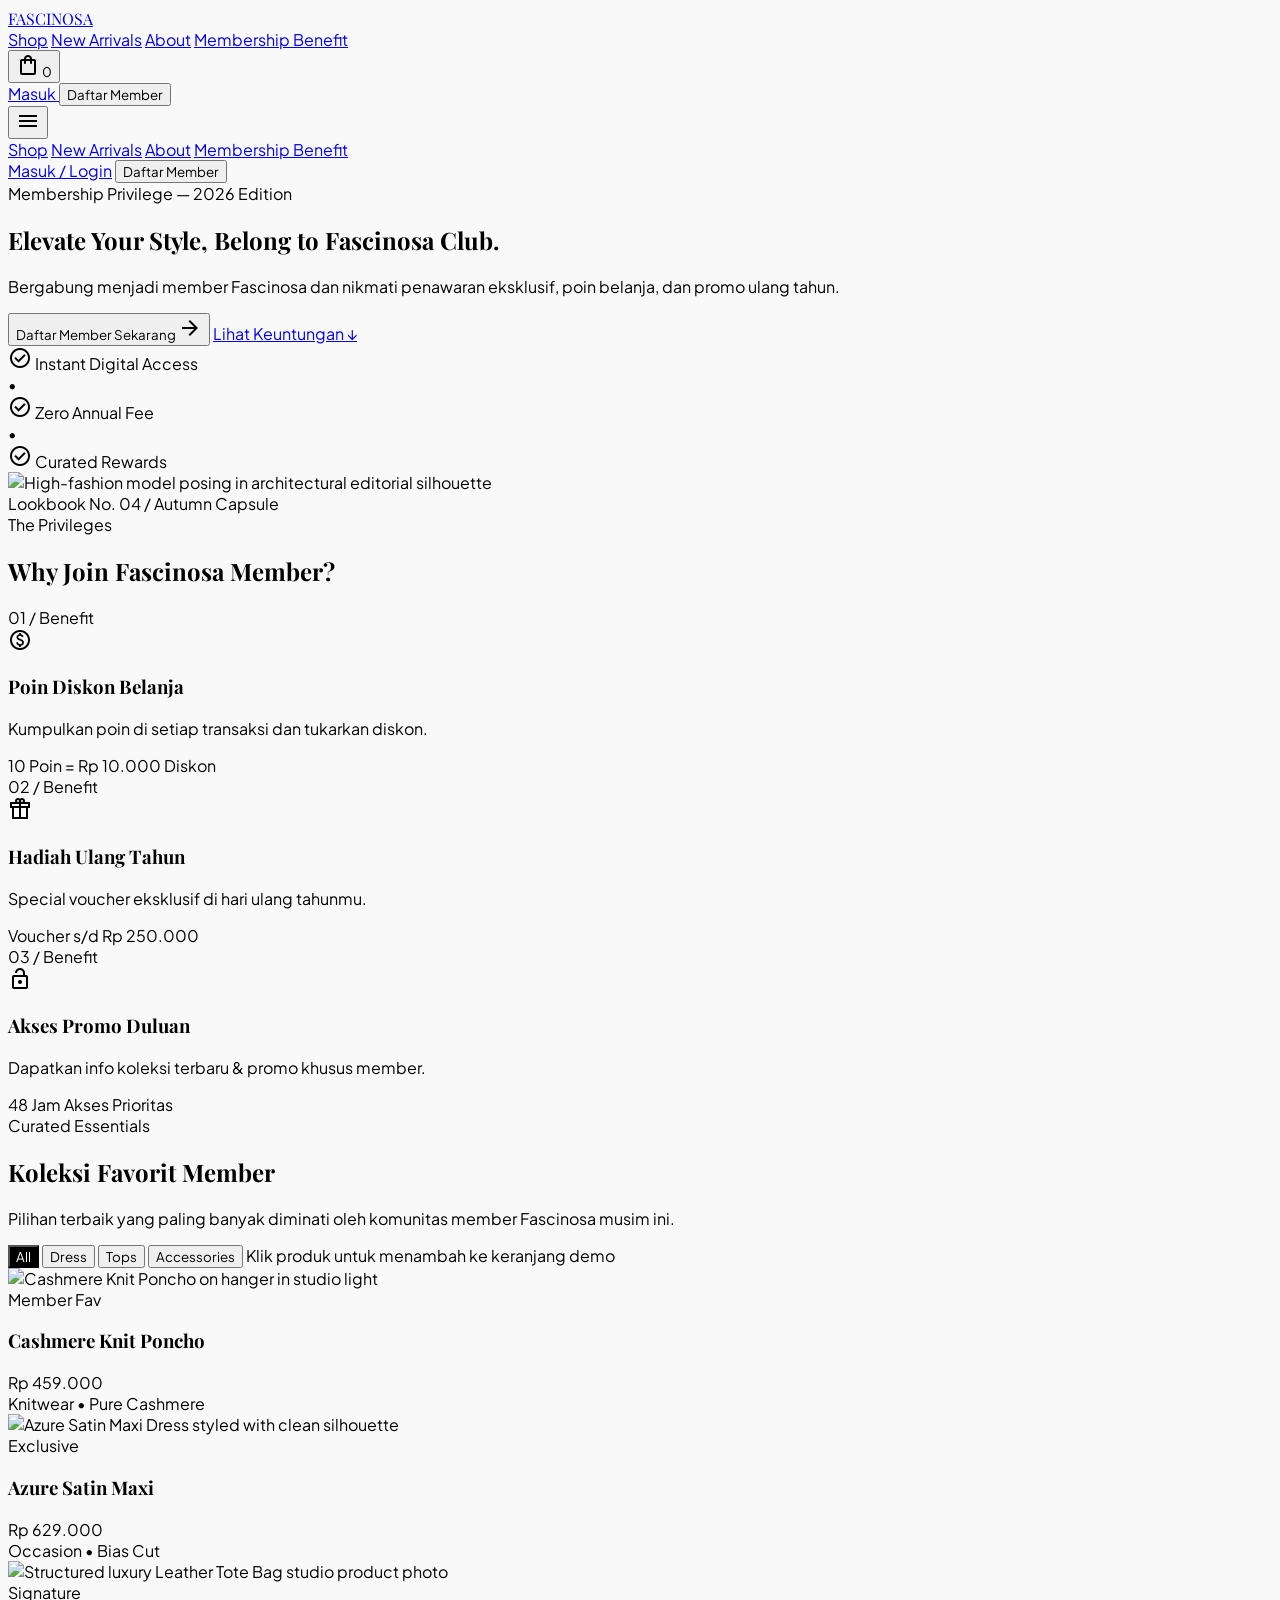
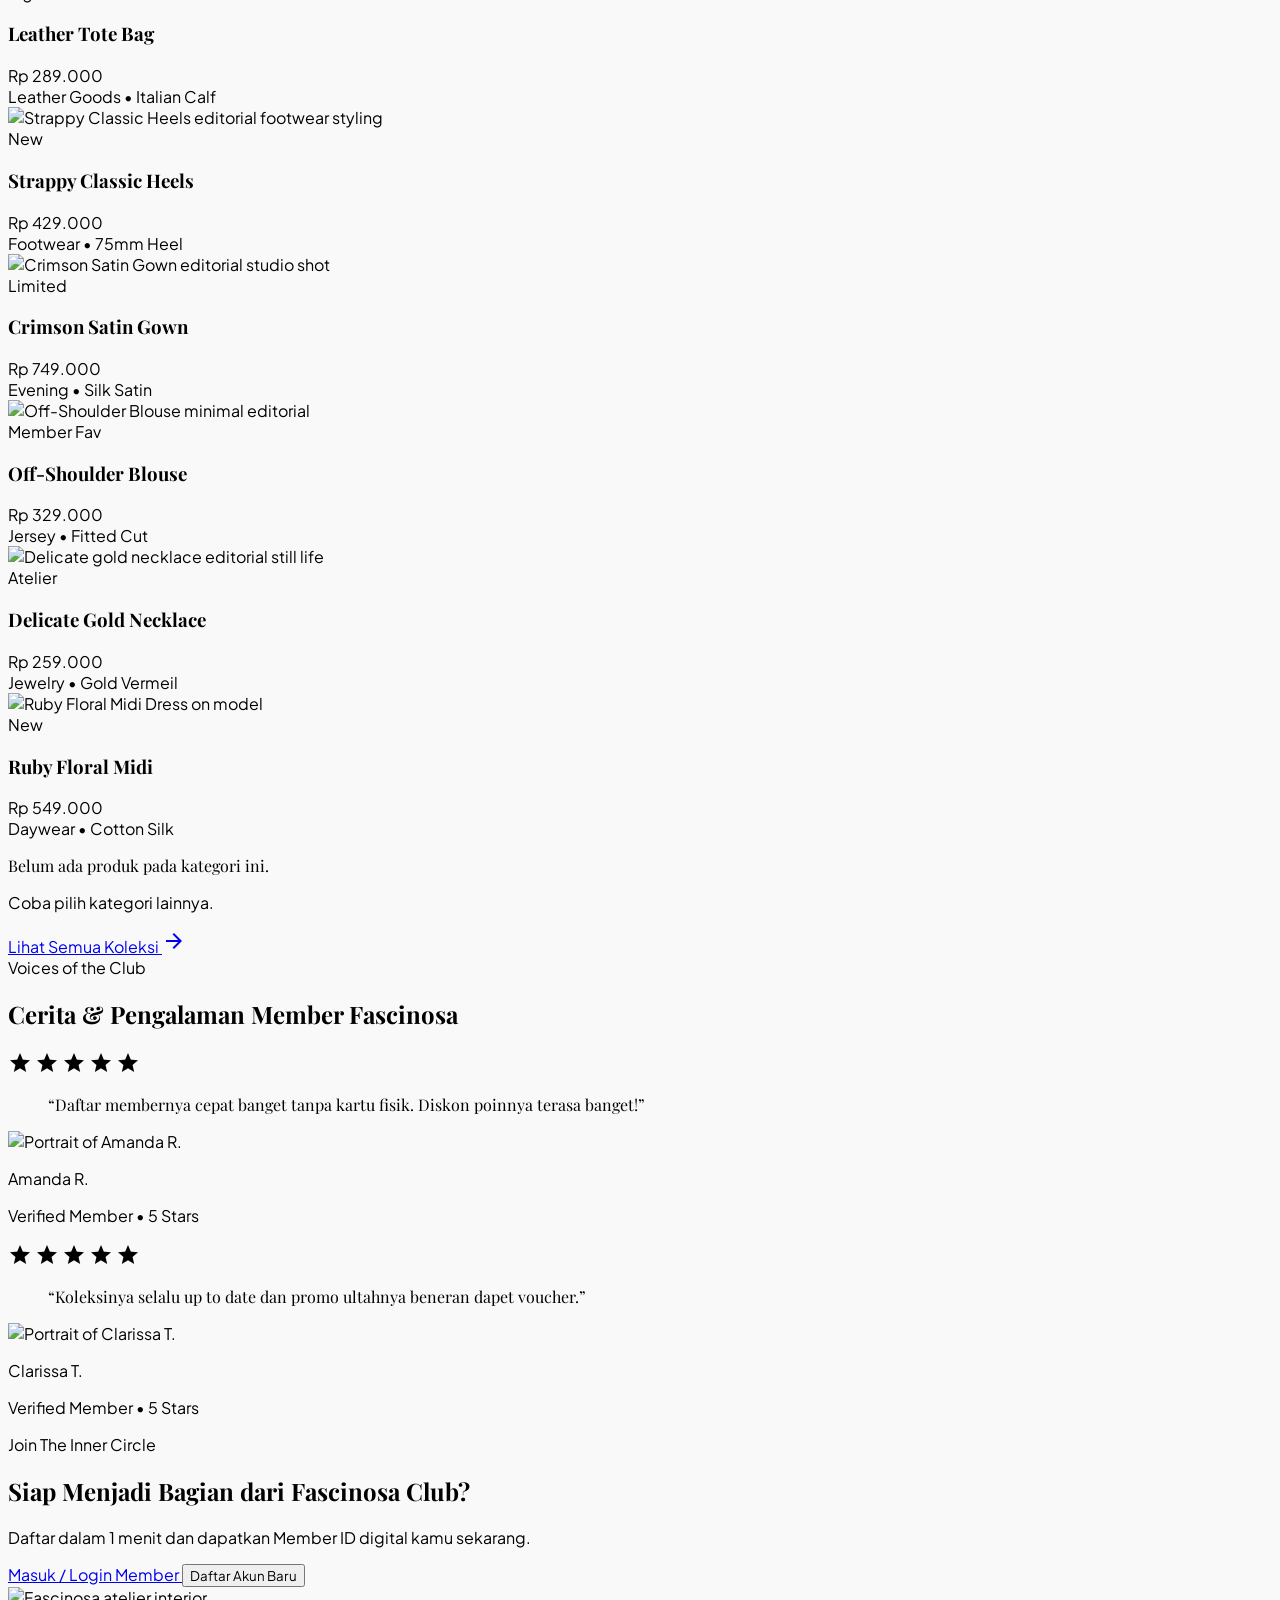
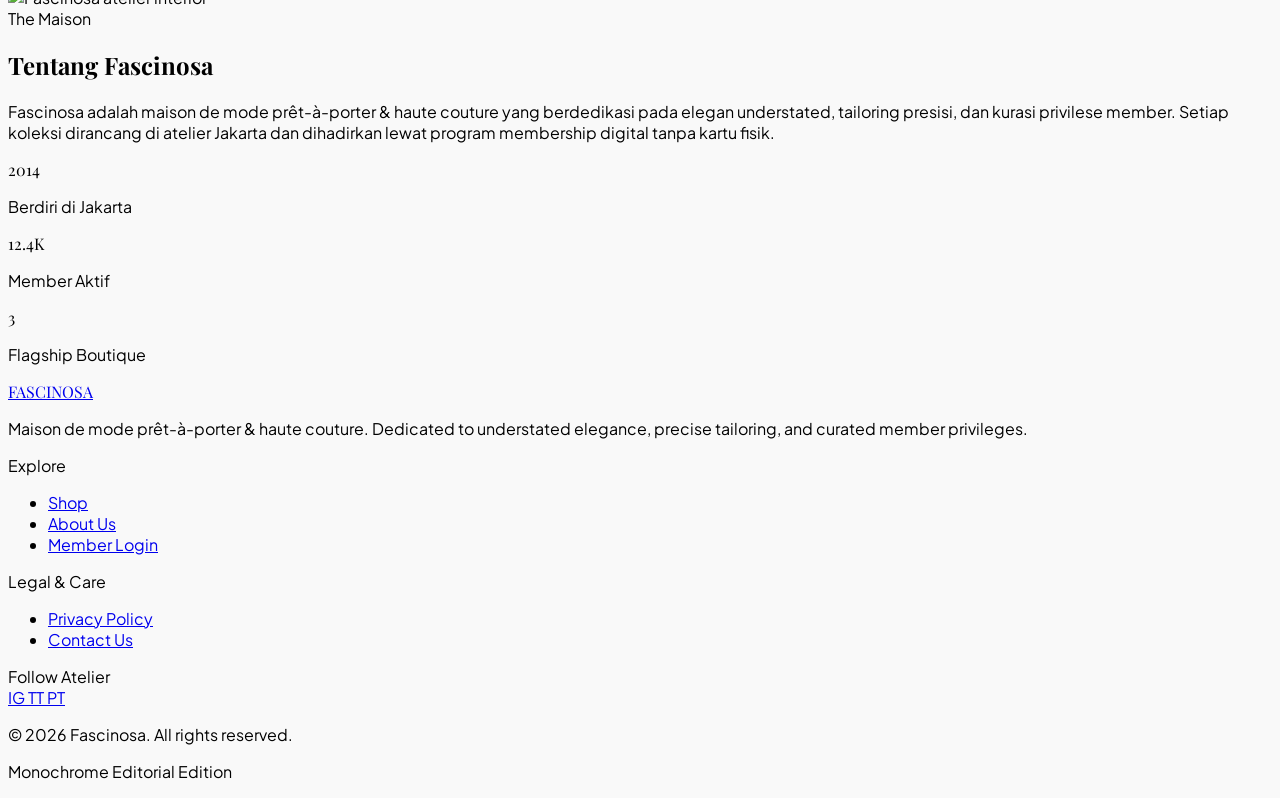
==== commit 260621ca: "Update font all web member" ====
--- a/index.html
+++ b/index.html
@@ -8,7 +8,7 @@
 
   <link rel="preconnect" href="https://fonts.googleapis.com" />
   <link rel="preconnect" href="https://fonts.gstatic.com" crossorigin />
-  <link href="https://fonts.googleapis.com/css2?family=Bodoni+Moda:ital,opsz,wght@0,6..96,400..800;1,6..96,400..700&family=Inter:wght@300;400;500;600&display=swap" rel="stylesheet" />
+  <link href="https://fonts.googleapis.com/css2?family=Playfair+Display:ital,wght@0,400..700;1,400..700&family=Plus+Jakarta+Sans:wght@300;400;500;600;700&display=swap" rel="stylesheet" />
   <link href="https://fonts.googleapis.com/css2?family=Material+Symbols+Outlined:opsz,wght,FILL,GRAD@24,100..700,0..1,0" rel="stylesheet" />
 
   <script src="https://cdn.tailwindcss.com"></script>
@@ -28,8 +28,8 @@
             }
           },
           fontFamily: {
-            serif: ['"Bodoni Moda"', 'serif'],
-            sans: ['Inter', 'sans-serif']
+            serif: ['"Playfair Display"', 'Georgia', 'serif'],
+            sans: ['"Plus Jakarta Sans"', 'system-ui', 'sans-serif']
           }
         }
       }
@@ -124,7 +124,7 @@
               Membership Privilege — 2026 Edition
             </span>
           </div>
-          <h1 class="font-editorial text-4xl sm:text-5xl lg:text-[62px] leading-[1.08] tracking-[-0.01em] font-normal mb-8">
+          <h1 class="font-editorial text-4xl sm:text-5xl lg:text-[62px] leading-[1.15] tracking-[-0.01em] font-semibold mb-8">
             Elevate Your Style, Belong to Fascinosa Club.
           </h1>
           <p class="text-base md:text-lg text-[#525252] font-light leading-relaxed max-w-xl mb-10">
--- a/assets/css/custom.css
+++ b/assets/css/custom.css
@@ -11,15 +11,34 @@
 }
 
 body {
-  font-family: 'Inter', system-ui, -apple-system, sans-serif;
+  font-family: 'Plus Jakarta Sans', system-ui, -apple-system, sans-serif;
   background-color: #f9f9f9;
   color: #000000;
   -webkit-font-smoothing: antialiased;
 }
 
-/* ---- Editorial helpers (landing page) ---- */
+/* ---- Editorial helpers (landing page) — headings / judul / brand ---- */
 .font-editorial {
-  font-family: 'Bodoni Moda', Georgia, serif;
+  font-family: 'Playfair Display', Georgia, serif;
+}
+
+/* Semua judul (h1–h4) memakai Playfair Display;
+   utility class tetap menang bila ada konflik. */
+h1,
+h2,
+h3,
+h4 {
+  font-family: 'Playfair Display', Georgia, serif;
+}
+
+/* Body text, nav, input & button memakai Plus Jakarta Sans */
+body,
+nav a,
+button,
+input,
+select,
+textarea {
+  font-family: 'Plus Jakarta Sans', system-ui, -apple-system, sans-serif;
 }
 
 .hairline-border {
